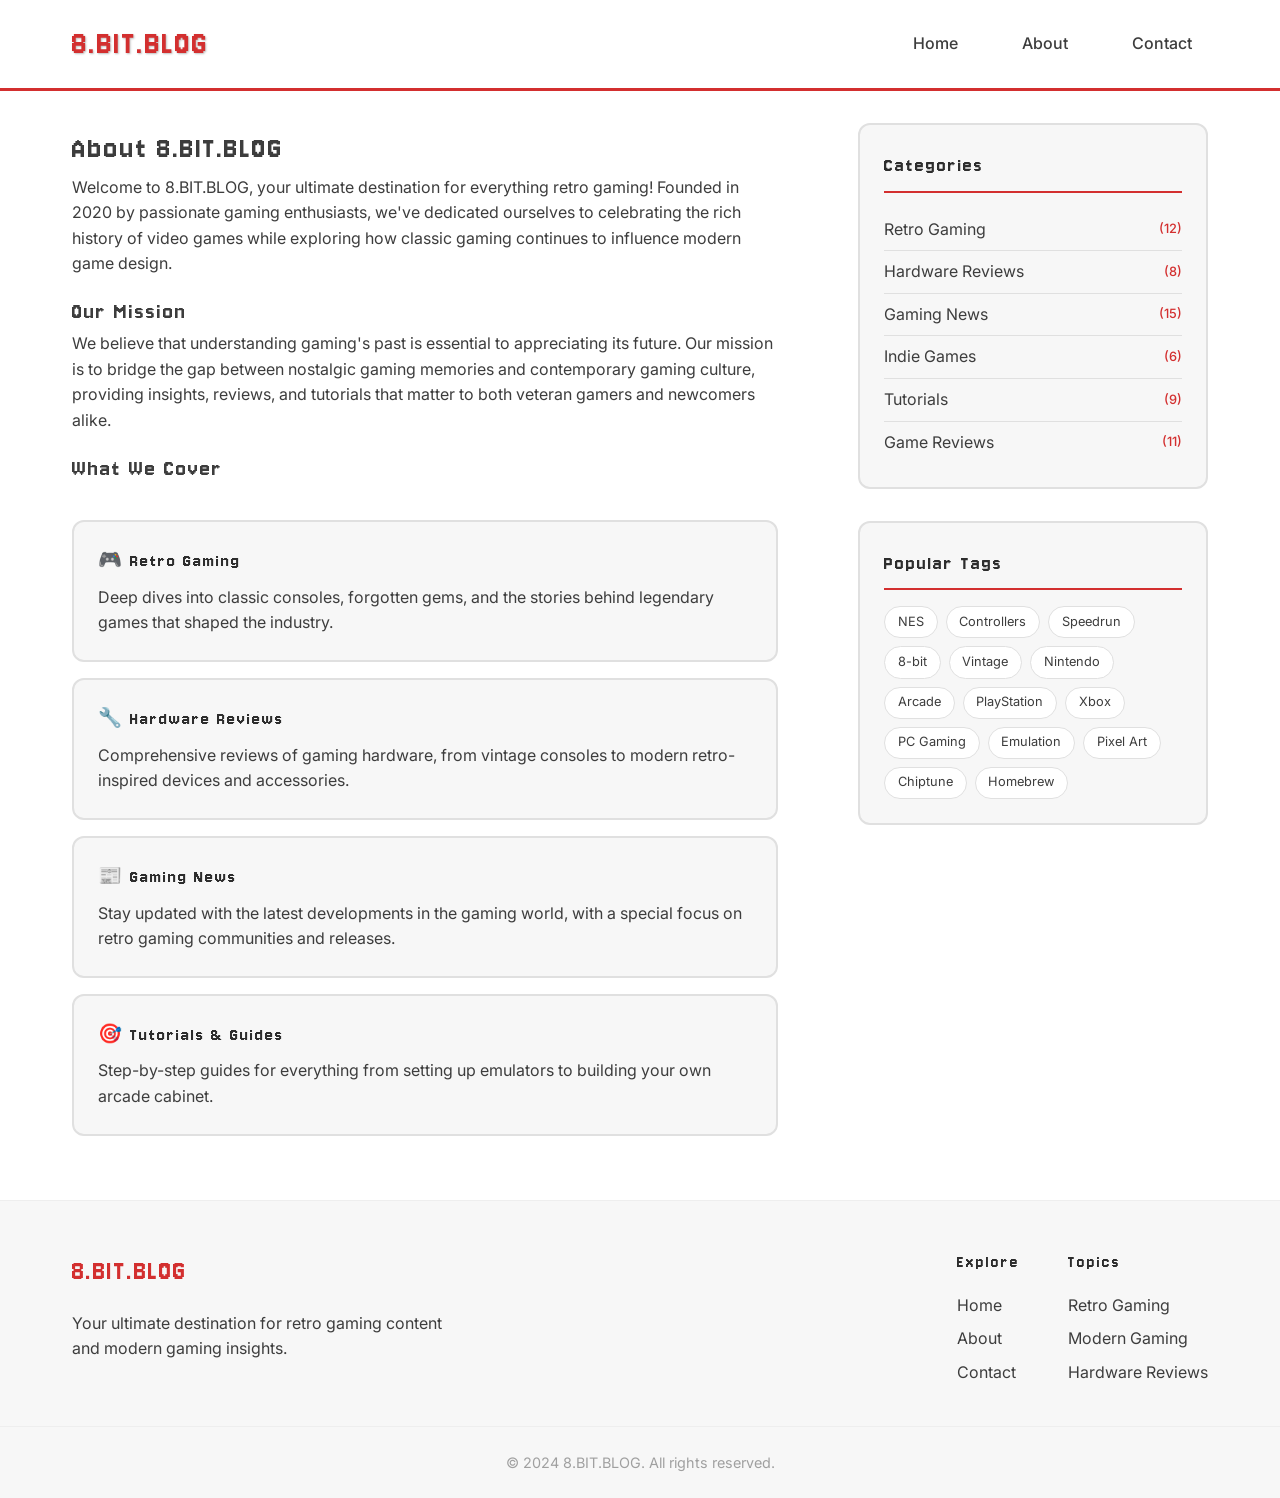
==== about.html @ f864d653 "add initial website structure and pages" ====
<html lang="en">
  <head>
    <meta charset="UTF-8" />
    <meta name="viewport" content="width=device-width, initial-scale=1.0" />
    <title>About - 8.BIT.BLOG</title>
    <link rel="stylesheet" href="assets/styles.css" />
  </head>
  <body>
    <nav class="navbar">
      <div class="nav-container">
        <a href="index.html" class="nav-logo">8.BIT.BLOG</a>
        <ul class="nav-links">
          <li><a href="index.html">Home</a></li>
          <li><a href="about.html">About</a></li>
          <li><a href="contact.html">Contact</a></li>
        </ul>
      </div>
    </nav>

    <div class="content">
      <div class="main-layout">
        <!-- Left Column - About Content -->
        <div class="blog-section">
          <h1>About 8.BIT.BLOG</h1>
          <p>
            Welcome to 8.BIT.BLOG, your ultimate destination for everything
            retro gaming! Founded in 2020 by passionate gaming enthusiasts,
            we've dedicated ourselves to celebrating the rich history of video
            games while exploring how classic gaming continues to influence
            modern game design.
          </p>

          <h2>Our Mission</h2>
          <p>
            We believe that understanding gaming's past is essential to
            appreciating its future. Our mission is to bridge the gap between
            nostalgic gaming memories and contemporary gaming culture, providing
            insights, reviews, and tutorials that matter to both veteran gamers
            and newcomers alike.
          </p>

          <h2>What We Cover</h2>
          <div class="about-topics">
            <div class="topic-item">
              <h3>🎮 Retro Gaming</h3>
              <p>
                Deep dives into classic consoles, forgotten gems, and the
                stories behind legendary games that shaped the industry.
              </p>
            </div>

            <div class="topic-item">
              <h3>🔧 Hardware Reviews</h3>
              <p>
                Comprehensive reviews of gaming hardware, from vintage consoles
                to modern retro-inspired devices and accessories.
              </p>
            </div>

            <div class="topic-item">
              <h3>📰 Gaming News</h3>
              <p>
                Stay updated with the latest developments in the gaming world,
                with a special focus on retro gaming communities and releases.
              </p>
            </div>

            <div class="topic-item">
              <h3>🎯 Tutorials & Guides</h3>
              <p>
                Step-by-step guides for everything from setting up emulators to
                building your own arcade cabinet.
              </p>
            </div>
          </div>
        </div>

        <!-- Right Column - Sidebar -->
        <div class="sidebar-section">
          <!-- Categories -->
          <div class="sidebar-widget">
            <h3>Categories</h3>
            <ul class="category-list">
              <li>
                <a href="#" class="category-item"
                  >Retro Gaming <span class="count">(12)</span></a
                >
              </li>
              <li>
                <a href="#" class="category-item"
                  >Hardware Reviews <span class="count">(8)</span></a
                >
              </li>
              <li>
                <a href="#" class="category-item"
                  >Gaming News <span class="count">(15)</span></a
                >
              </li>
              <li>
                <a href="#" class="category-item"
                  >Indie Games <span class="count">(6)</span></a
                >
              </li>
              <li>
                <a href="#" class="category-item"
                  >Tutorials <span class="count">(9)</span></a
                >
              </li>
              <li>
                <a href="#" class="category-item"
                  >Game Reviews <span class="count">(11)</span></a
                >
              </li>
            </ul>
          </div>

          <!-- Tags -->
          <div class="sidebar-widget">
            <h3>Popular Tags</h3>
            <div class="tag-cloud">
              <a href="#" class="tag">NES</a>
              <a href="#" class="tag">Controllers</a>
              <a href="#" class="tag">Speedrun</a>
              <a href="#" class="tag">8-bit</a>
              <a href="#" class="tag">Vintage</a>
              <a href="#" class="tag">Nintendo</a>
              <a href="#" class="tag">Arcade</a>
              <a href="#" class="tag">PlayStation</a>
              <a href="#" class="tag">Xbox</a>
              <a href="#" class="tag">PC Gaming</a>
              <a href="#" class="tag">Emulation</a>
              <a href="#" class="tag">Pixel Art</a>
              <a href="#" class="tag">Chiptune</a>
              <a href="#" class="tag">Homebrew</a>
            </div>
          </div>
        </div>
      </div>
    </div>

    <footer class="footer">
      <div class="footer-container">
        <div class="footer-brand">
          <h3>8.BIT.BLOG</h3>
          <p>
            Your ultimate destination for retro gaming content and modern gaming
            insights.
          </p>
        </div>

        <div class="footer-links">
          <div class="footer-section">
            <h4>Explore</h4>
            <ul>
              <li><a href="index.html">Home</a></li>
              <li><a href="about.html">About</a></li>
              <li><a href="contact.html">Contact</a></li>
            </ul>
          </div>

          <div class="footer-section">
            <h4>Topics</h4>
            <ul>
              <li><a href="#">Retro Gaming</a></li>
              <li><a href="#">Modern Gaming</a></li>
              <li><a href="#">Hardware Reviews</a></li>
            </ul>
          </div>
        </div>
      </div>

      <div class="footer-bottom">
        <p>&copy; 2024 8.BIT.BLOG. All rights reserved.</p>
      </div>
    </footer>
  </body>
</html>
---- assets/styles.css ----
/* Import fonts from Google Fonts */
@import url("https://fonts.googleapis.com/css2?family=Jersey+10&family=Inter:wght@300;400;500;600&display=swap");

/* Retro Gaming Color Scheme - Inspired by classic NES gamepad */
:root {
  --retro-dark: #2d2d2d;
  --retro-grey: #3d3d3d;
  --retro-light: #f7f7f7;
  --retro-red: #d32f2f;
  --retro-white: #ffffff;
  --retro-shadow: rgba(42, 42, 42, 0.3);
  --retro-letter-spacing: 2px;
}

/* Global styles */
* {
  margin: 0;
  padding: 0;
  box-sizing: border-box;
}
body {
  font-family: "Inter", sans-serif;
  background: var(--retro-white);
  min-height: 100vh;
  color: var(--retro-grey);
  line-height: 1.6;
}
/* Headings */
h1,
h2,
h3,
h4,
h5,
h6 {
  font-weight: normal;
  font-family: "Jersey 10", cursive;
  letter-spacing: var(--retro-letter-spacing);
}

/* Navbar styling */
.navbar {
  background: var(--retro-white);
  border-bottom: 3px solid var(--retro-red);
}

.nav-container {
  max-width: 1200px;
  margin: 0 auto;
  display: flex;
  justify-content: space-between;
  align-items: center;
  padding: 1rem 2rem;
}

.nav-logo {
  font-size: 2.2rem;
  color: var(--retro-red);
  text-decoration: none;
  text-shadow: 1px 1px 2px var(--retro-shadow);
  font-weight: normal;
  font-family: "Jersey 10", cursive;
  letter-spacing: var(--retro-letter-spacing);
}

.nav-links {
  display: flex;
  list-style: none;
  gap: 2rem;
}

.nav-links a {
  color: var(--retro-grey);
  text-decoration: none;
  font-family: "Inter", sans-serif;
  font-weight: 500;
  padding: 0.5rem 1rem;
  transition: all 0.1s ease;
}

.nav-links a:hover {
  color: var(--retro-red);
}

/* Main title styling */
.main-title {
  text-align: center;
  padding: 3rem 2rem;
  background: rgba(255, 255, 255, 0.1);
  margin: 2rem auto;
  max-width: 800px;
  border-radius: 12px;
  border: 3px solid var(--retro-dark);
  box-shadow: 0 8px 16px var(--retro-shadow);
}

.main-title h1 {
  font-size: 3.5rem;
  color: var(--retro-white);
  text-shadow: 3px 3px 0px var(--retro-red);
  margin-bottom: 1rem;
  font-family: "Jersey 10", cursive;
  letter-spacing: 2px;
}

.main-title .subtitle {
  font-size: 1.2rem;
  color: var(--retro-light);
  font-weight: 500;
  text-transform: uppercase;
  letter-spacing: 1px;
}

/* Content area styling */
.content {
  max-width: 1200px;
  margin: 0 auto;
  padding: 2rem;
}

.content p {
  font-family: "Inter", sans-serif;
  font-weight: 400;
  margin-bottom: 1rem;
}

/* Main Layout - Two Column */
.main-layout {
  display: grid;
  grid-template-columns: 1fr 350px;
  gap: 5rem;
  align-items: start;
}

.blog-section {
  min-width: 0; /* Prevents grid overflow */
}

/* Sidebar Section */
.sidebar-section {
  display: flex;
  flex-direction: column;
  gap: 2rem;
}

.sidebar-widget {
  background: var(--retro-light);
  border: 2px solid #e0e0e0;
  border-radius: 12px;
  padding: 1.5rem;
}

.sidebar-widget h3 {
  color: var(--retro-dark);
  margin-bottom: 1rem;
  font-size: 1.3rem;
  border-bottom: 2px solid var(--retro-red);
  padding-bottom: 0.5rem;
}

/* Categories */
.category-list {
  list-style: none;
  padding: 0;
  margin: 0;
}

.category-list li {
  border-bottom: 1px solid #e0e0e0;
  padding: 0.5rem 0;
}

.category-list li:last-child {
  border-bottom: none;
}

.category-item {
  font-family: 'Inter', sans-serif;
  color: var(--retro-grey);
  text-decoration: none;
  display: flex;
  justify-content: space-between;
  align-items: center;
  transition: color 0.2s ease;
}

.category-item:hover {
  color: var(--retro-red);
}

.count {
  font-size: 0.8rem;
  color: var(--retro-red);
  font-weight: 500;
}

/* Tag Cloud */
.tag-cloud {
  display: flex;
  flex-wrap: wrap;
  gap: 0.5rem;
}

.tag {
  font-family: 'Inter', sans-serif;
  background: var(--retro-white);
  color: var(--retro-grey);
  padding: 0.3rem 0.8rem;
  border-radius: 20px;
  text-decoration: none;
  font-size: 0.8rem;
  border: 1px solid #e0e0e0;
  transition: all 0.2s ease;
}

.tag:hover {
  background: var(--retro-red);
  color: var(--retro-white);
  border-color: var(--retro-red);
}


/* About Page Specific Styles */
.about-topics {
  margin: 2rem 0;
}

.topic-item {
  background: var(--retro-light);
  border: 2px solid #e0e0e0;
  border-radius: 12px;
  padding: 1.5rem;
  margin-bottom: 1rem;
  transition: all 0.3s ease;
}

.topic-item:hover {
  border-color: var(--retro-red);
  transform: translateY(-2px);
  box-shadow: 0 4px 12px rgba(0, 0, 0, 0.1);
}

.topic-item h3 {
  color: var(--retro-dark);
  margin-bottom: 0.5rem;
  font-size: 1.2rem;
}

.topic-item p {
  font-family: 'Inter', sans-serif;
  color: var(--retro-grey);
  line-height: 1.6;
  margin: 0;
}

/* Contact Form Styles */
.contact-form-section {
  margin: 2rem 0;
  background: var(--retro-light);
  border: 2px solid #e0e0e0;
  border-radius: 12px;
  padding: 2rem;
}

.contact-form-section h2 {
  margin-bottom: 1.5rem;
  color: var(--retro-dark);
}

.contact-form {
  display: flex;
  flex-direction: column;
  gap: 1.5rem;
}

.form-row {
  display: grid;
  grid-template-columns: 1fr 1fr;
  gap: 1rem;
}

.form-group {
  display: flex;
  flex-direction: column;
}

.form-group label {
  font-family: 'Inter', sans-serif;
  color: var(--retro-dark);
  font-weight: 500;
  margin-bottom: 0.5rem;
  font-size: 0.9rem;
}

.form-group input,
.form-group select,
.form-group textarea {
  font-family: 'Inter', sans-serif;
  padding: 0.8rem;
  border: 2px solid #e0e0e0;
  border-radius: 6px;
  font-size: 0.9rem;
  transition: border-color 0.2s ease;
  background: var(--retro-white);
}

.form-group input:focus,
.form-group select:focus,
.form-group textarea:focus {
  outline: none;
  border-color: var(--retro-red);
}

.form-group textarea {
  resize: vertical;
  min-height: 120px;
}

.checkbox-group {
  flex-direction: row;
  align-items: center;
  gap: 0.5rem;
}

.checkbox-label {
  display: flex;
  align-items: center;
  gap: 0.5rem;
  cursor: pointer;
  font-size: 0.9rem;
}

.checkbox-label input[type="checkbox"] {
  width: 18px;
  height: 18px;
  margin: 0;
}

.contact-submit-btn {
  background: var(--retro-red);
  color: var(--retro-white);
  padding: 1rem 2rem;
  border: none;
  border-radius: 6px;
  font-family: 'Inter', sans-serif;
  font-weight: 600;
  font-size: 1rem;
  cursor: pointer;
  transition: all 0.2s ease;
  align-self: flex-start;
  box-shadow: 0 4px 0 #b71c1c;
}

.contact-submit-btn:hover {
  transform: translateY(-2px);
  box-shadow: 0 6px 0 #b71c1c;
}

.contact-submit-btn:active {
  transform: translateY(2px);
  box-shadow: 0 2px 0 #b71c1c;
}

.contact-link {
  color: var(--retro-red);
  text-decoration: none;
  font-weight: 500;
  font-family: 'Inter', sans-serif;
  font-size: 0.9rem;
  margin-top: 0.5rem;
  display: inline-block;
}

.contact-link:hover {
  text-decoration: underline;
}

/* NES Gamepad Card Styling */
.gamepad-card {
  display: flex;
  align-items: center;
  background: var(--retro-light);
  border: 2px solid var(--retro-grey);
  border-radius: 16px;
  padding: 2rem;
  margin: 2rem 0;
  gap: 2rem;
  max-width: 800px;
}

/* Left side - D-Pad */
.card-left {
  flex: 0 0 80px;
  display: flex;
  justify-content: center;
  align-items: center;
}

.dpad {
  position: relative;
  width: 60px;
  height: 60px;
}

.dpad-horizontal,
.dpad-vertical {
  background: var(--retro-grey);
  position: absolute;
  border-radius: 4px;
}

.dpad-horizontal {
  width: 60px;
  height: 20px;
  top: 50%;
  left: 0;
  transform: translateY(-50%);
}

.dpad-vertical {
  width: 20px;
  height: 60px;
  left: 50%;
  top: 0;
  transform: translateX(-50%);
}

/* Center content */
.card-content {
  flex: 1;
  padding: 0 1rem;
}

.card-content h3 {
  color: var(--retro-dark);
  margin-bottom: 0.5rem;
  font-size: 1.4rem;
}

.card-content p {
  color: var(--retro-grey);
  margin: 0;
  line-height: 1.5;
}

/* Right side - Action buttons */
.card-right {
  flex: 0 0 80px;
  display: flex;
  justify-content: center;
  align-items: center;
}

.action-buttons {
  display: flex;
  flex-direction: column;
  gap: 0.8rem;
}

.action-btn {
  width: 50px;
  height: 50px;
  border-radius: 50%;
  border: 3px solid var(--retro-red);
  background: var(--retro-red);
  color: var(--retro-white);
  font-family: "Inter", sans-serif;
  font-weight: 600;
  cursor: pointer;
  transition: all 0.2s ease;
  display: flex;
  align-items: center;
  justify-content: center;
  box-shadow: 0 5px 0 #b71c1c;
}

.action-btn:active {
  transform: translateY(3px);
  box-shadow: 0 2px 0 #b71c1c;
}

.action-btn .arrow {
  font-size: 1.2rem;
  font-weight: bold;
}

.action-btn .initials {
  font-size: 0.9rem;
  font-weight: 600;
}

/* Author button styling */
.author-btn {
  background: var(--retro-white);
  color: var(--retro-red);
  border: 3px solid var(--retro-red);
  box-shadow: 0 5px 0 #b71c1c;
}

.author-btn:hover {
  background: var(--retro-red);
  color: var(--retro-white);
}

/* Gaming Hints Section */
.hints-section {
  background: var(--retro-light);
  border-top: 1px solid #eee;
  border-bottom: 1px solid #eee;
  margin-top: 4rem;
  padding: 4rem 0;
}

.hints-container {
  max-width: 1200px;
  margin: 0 auto;
  padding: 0 2rem;
  text-align: center;
}

.hints-section h2 {
  color: var(--retro-dark);
  font-size: 2.5rem;
  margin-bottom: 1rem;
}

.hints-subtitle {
  font-family: "Inter", sans-serif;
  color: var(--retro-grey);
  font-size: 1.1rem;
  margin-bottom: 3rem;
  max-width: 600px;
  margin-left: auto;
  margin-right: auto;
}

.hints-grid {
  display: grid;
  grid-template-columns: repeat(auto-fit, minmax(250px, 1fr));
  gap: 2rem;
  margin-top: 3rem;
}

.hint-card {
  background: var(--retro-white);
  border: 2px solid #e0e0e0;
  border-radius: 12px;
  padding: 2rem 1.5rem;
  text-align: center;
  transition: all 0.3s ease;
  cursor: pointer;
}

.hint-card:hover {
  border-color: var(--retro-red);
  transform: translateY(-4px);
  box-shadow: 0 8px 24px rgba(0, 0, 0, 0.1);
}

.hint-icon {
  font-size: 2.5rem;
  margin-bottom: 1rem;
  display: block;
}

.hint-card h3 {
  color: var(--retro-dark);
  margin-bottom: 1rem;
  font-size: 1.3rem;
}

.hint-card p {
  font-family: "Inter", sans-serif;
  color: var(--retro-grey);
  line-height: 1.6;
  margin: 0;
}

/* Events Section */
.events-section {
  background: var(--retro-white);
  padding: 4rem 0;
}

.events-container {
  max-width: 1200px;
  margin: 0 auto;
  padding: 0 2rem;
  text-align: center;
}

.events-section h2 {
  color: var(--retro-dark);
  font-size: 2.5rem;
  margin-bottom: 1rem;
}

.events-subtitle {
  font-family: 'Inter', sans-serif;
  color: var(--retro-grey);
  font-size: 1.1rem;
  margin-bottom: 3rem;
  max-width: 600px;
  margin-left: auto;
  margin-right: auto;
}

.events-timeline {
  display: flex;
  flex-direction: column;
  gap: 2rem;
  max-width: 700px;
  margin: 0 auto;
  text-align: left;
}

.event-item {
  display: flex;
  gap: 1.5rem;
  align-items: flex-start;
  padding: 1.5rem;
  background: var(--retro-light);
  border-radius: 12px;
  border: 2px solid #e0e0e0;
  transition: all 0.3s ease;
}

.event-item:hover {
  border-color: var(--retro-red);
  transform: translateY(-2px);
  box-shadow: 0 8px 24px rgba(0, 0, 0, 0.1);
}

.event-date {
  flex: 0 0 80px;
  text-align: center;
  background: var(--retro-red);
  color: var(--retro-white);
  border-radius: 8px;
  padding: 1rem 0.5rem;
  display: flex;
  flex-direction: column;
  justify-content: center;
}

.event-date .month {
  font-family: 'Inter', sans-serif;
  font-size: 0.8rem;
  font-weight: 600;
  text-transform: uppercase;
  letter-spacing: 1px;
}

.event-date .day {
  font-family: 'Jersey 10', cursive;
  font-size: 1.8rem;
  font-weight: normal;
  line-height: 1;
}

.event-content {
  flex: 1;
}

.event-content h3 {
  color: var(--retro-dark);
  margin-bottom: 0.5rem;
  font-size: 1.3rem;
}

.event-content p {
  font-family: 'Inter', sans-serif;
  color: var(--retro-grey);
  line-height: 1.6;
  margin-bottom: 0.5rem;
}

.event-location {
  font-family: 'Inter', sans-serif;
  color: var(--retro-red);
  font-size: 0.9rem;
  font-weight: 500;
}

/* Footer Styling */
.footer {
  border-top: 1px solid #eee;
  background: var(--retro-light);
  color: var(--retro-dark);
  margin-top: 0;
}

.footer-container {
  max-width: 1200px;
  margin: 0 auto;
  padding: 3rem 2rem 2rem;
  display: grid;
  grid-template-columns: 1fr 1fr;
  gap: 3rem;
  align-items: start;
}

.footer-brand h3 {
  color: var(--retro-red);
  margin-bottom: 1rem;
  font-size: 1.8rem;
}

.footer-brand p {
  font-family: "Inter", sans-serif;
  color: var(--retro-grey);
  line-height: 1.6;
  max-width: 400px;
}

.footer-links {
  display: flex;
  gap: 3rem;
  justify-content: flex-end;
}

.footer-section h4 {
  color: var(--retro-dark);
  margin-bottom: 1rem;
  font-size: 1.1rem;
}

.footer-section ul {
  list-style: none;
  padding: 0;
}

.footer-section li {
  margin-bottom: 0.5rem;
}

.footer-section a {
  color: var(--retro-grey);
  text-decoration: none;
  font-family: "Inter", sans-serif;
  font-weight: 400;
  transition: color 0.2s ease;
}

.footer-section a:hover {
  color: var(--retro-red);
}

.footer-bottom {
  border-top: 1px solid #eee;
  padding: 1.5rem 2rem;
  text-align: center;
}

.footer-bottom p {
  font-family: "Inter", sans-serif;
  color: #a0a0a0;
  margin: 0;
  font-size: 0.9rem;
}

/* Responsive design */
@media (max-width: 768px) {
  .nav-container {
    flex-direction: column;
    gap: 1rem;
  }

  .nav-links {
    gap: 1rem;
  }

  .main-title h1 {
    font-size: 2.5rem;
  }

  .navbar {
    padding: 1rem;
  }

  /* Responsive main layout */
  .main-layout {
    grid-template-columns: 1fr;
    gap: 2rem;
  }

  .sidebar-section {
    order: -1; /* Move sidebar above blog content on mobile */
  }

  .sidebar-widget {
    padding: 1rem;
  }

  .tag-cloud {
    gap: 0.3rem;
  }

  .tag {
    font-size: 0.75rem;
    padding: 0.25rem 0.6rem;
  }

  /* Responsive contact form */
  .contact-form-section {
    padding: 1.5rem;
  }

  .form-row {
    grid-template-columns: 1fr;
    gap: 0;
  }

  /* Responsive gamepad card */
  .gamepad-card {
    flex-direction: column;
    text-align: center;
    padding: 1.5rem;
    gap: 1.5rem;
  }

  .card-left,
  .card-right {
    flex: none;
  }

  .action-buttons {
    flex-direction: row;
    justify-content: center;
    gap: 1rem;
  }

  .dpad {
    width: 50px;
    height: 50px;
  }

  .dpad-horizontal {
    width: 50px;
    height: 16px;
  }

  .dpad-vertical {
    width: 16px;
    height: 50px;
  }

  /* Responsive hints section */
  .hints-section {
    padding: 3rem 0;
  }

  .hints-container {
    padding: 0 1rem;
  }

  .hints-section h2 {
    font-size: 2rem;
  }

  .hints-grid {
    grid-template-columns: 1fr;
    gap: 1.5rem;
  }

  .hint-card {
    padding: 1.5rem;
  }

  /* Responsive events section */
  .events-section {
    padding: 3rem 0;
  }

  .events-container {
    padding: 0 1rem;
  }

  .events-section h2 {
    font-size: 2rem;
  }

  .events-timeline {
    max-width: 100%;
  }

  .event-item {
    padding: 1.2rem;
    gap: 1rem;
  }

  .event-date {
    flex: 0 0 70px;
    padding: 0.8rem 0.5rem;
  }

  .event-date .day {
    font-size: 1.5rem;
  }

  /* Responsive footer */
  .footer-container {
    grid-template-columns: 1fr;
    gap: 2rem;
    padding: 2rem 1rem 1.5rem;
  }

  .footer-links {
    justify-content: flex-start;
    gap: 2rem;
  }

  .footer-bottom {
    padding: 1rem;
  }
}
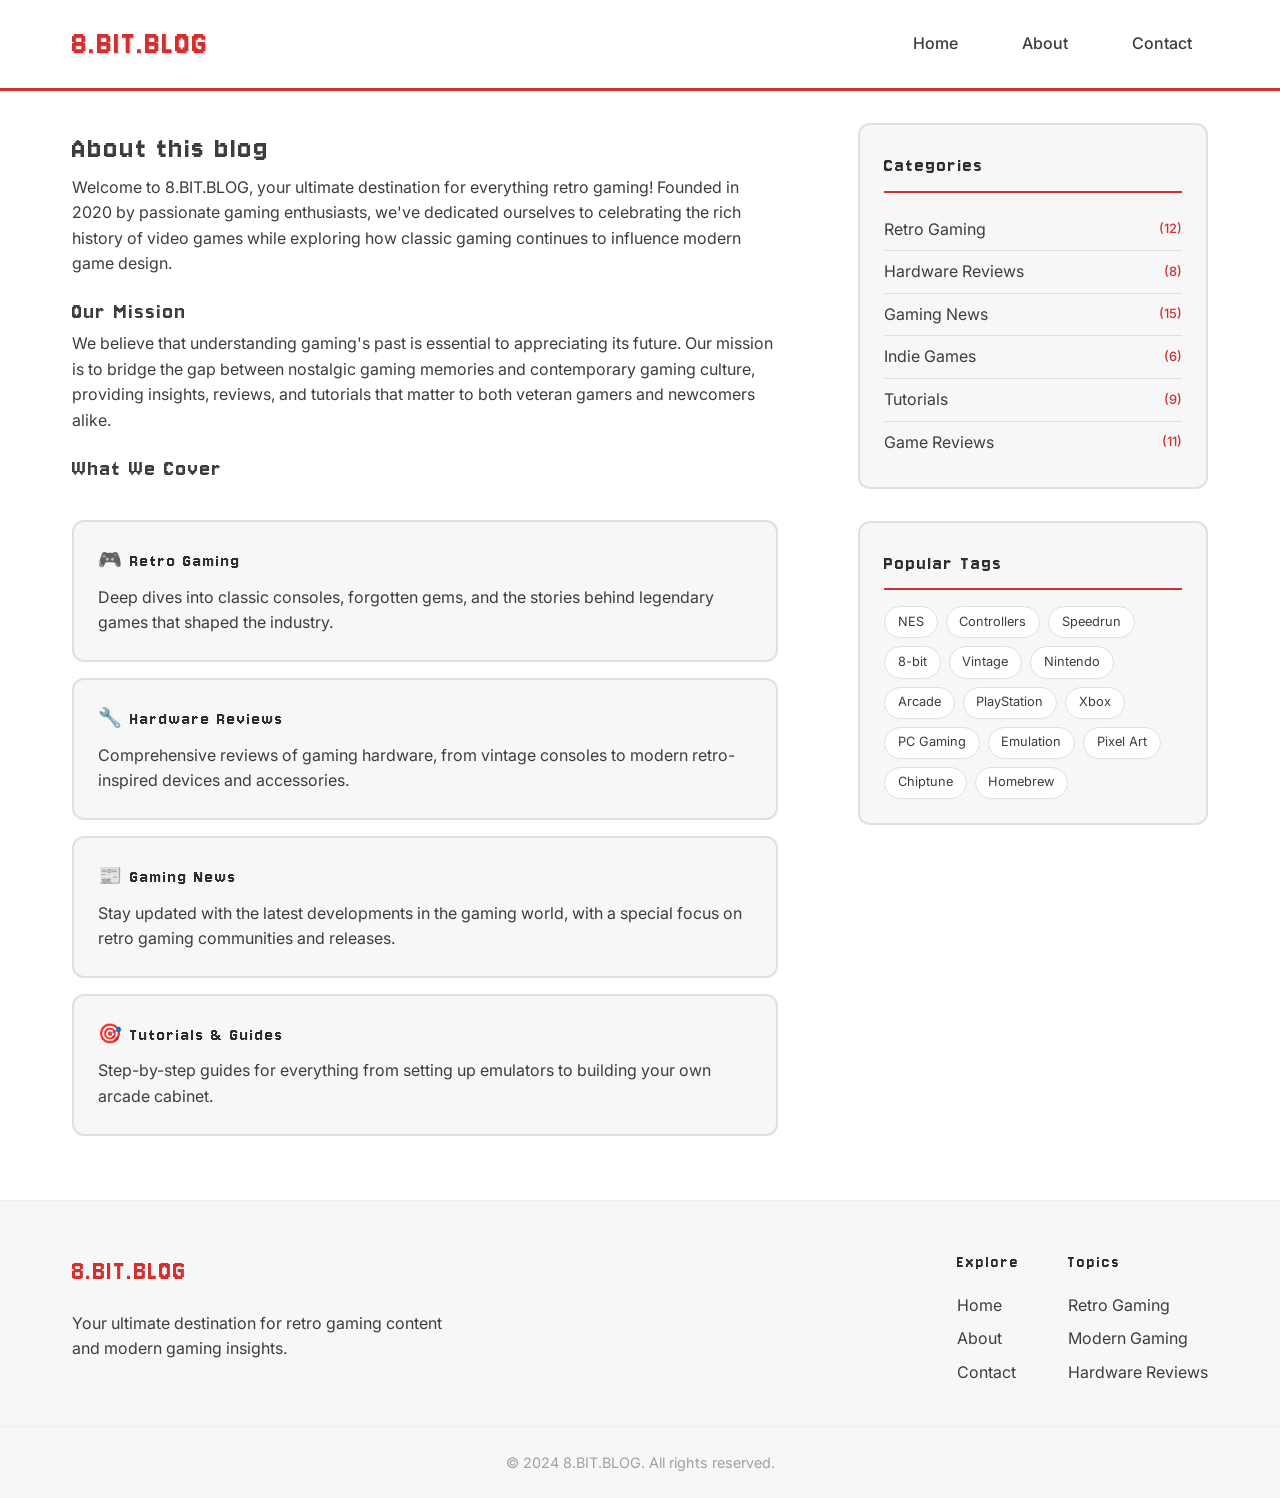
==== commit cbe5697b: "update About page h1" ====
--- a/about.html
+++ b/about.html
@@ -21,22 +21,18 @@
       <div class="main-layout">
         <!-- Left Column - About Content -->
         <div class="blog-section">
-          <h1>About 8.BIT.BLOG</h1>
+          <h1>About this blog</h1>
           <p>
-            Welcome to 8.BIT.BLOG, your ultimate destination for everything
-            retro gaming! Founded in 2020 by passionate gaming enthusiasts,
-            we've dedicated ourselves to celebrating the rich history of video
-            games while exploring how classic gaming continues to influence
-            modern game design.
+            Welcome to 8.BIT.BLOG, your ultimate destination for everything retro gaming! Founded in 2020 by passionate
+            gaming enthusiasts, we've dedicated ourselves to celebrating the rich history of video games while exploring
+            how classic gaming continues to influence modern game design.
           </p>
 
           <h2>Our Mission</h2>
           <p>
-            We believe that understanding gaming's past is essential to
-            appreciating its future. Our mission is to bridge the gap between
-            nostalgic gaming memories and contemporary gaming culture, providing
-            insights, reviews, and tutorials that matter to both veteran gamers
-            and newcomers alike.
+            We believe that understanding gaming's past is essential to appreciating its future. Our mission is to
+            bridge the gap between nostalgic gaming memories and contemporary gaming culture, providing insights,
+            reviews, and tutorials that matter to both veteran gamers and newcomers alike.
           </p>
 
           <h2>What We Cover</h2>
@@ -44,33 +40,30 @@
             <div class="topic-item">
               <h3>🎮 Retro Gaming</h3>
               <p>
-                Deep dives into classic consoles, forgotten gems, and the
-                stories behind legendary games that shaped the industry.
+                Deep dives into classic consoles, forgotten gems, and the stories behind legendary games that shaped the
+                industry.
               </p>
             </div>
 
             <div class="topic-item">
               <h3>🔧 Hardware Reviews</h3>
               <p>
-                Comprehensive reviews of gaming hardware, from vintage consoles
-                to modern retro-inspired devices and accessories.
+                Comprehensive reviews of gaming hardware, from vintage consoles to modern retro-inspired devices and
+                accessories.
               </p>
             </div>
 
             <div class="topic-item">
               <h3>📰 Gaming News</h3>
               <p>
-                Stay updated with the latest developments in the gaming world,
-                with a special focus on retro gaming communities and releases.
+                Stay updated with the latest developments in the gaming world, with a special focus on retro gaming
+                communities and releases.
               </p>
             </div>
 
             <div class="topic-item">
               <h3>🎯 Tutorials & Guides</h3>
-              <p>
-                Step-by-step guides for everything from setting up emulators to
-                building your own arcade cabinet.
-              </p>
+              <p>Step-by-step guides for everything from setting up emulators to building your own arcade cabinet.</p>
             </div>
           </div>
         </div>
@@ -82,34 +75,22 @@
             <h3>Categories</h3>
             <ul class="category-list">
               <li>
-                <a href="#" class="category-item"
-                  >Retro Gaming <span class="count">(12)</span></a
-                >
+                <a href="#" class="category-item">Retro Gaming <span class="count">(12)</span></a>
               </li>
               <li>
-                <a href="#" class="category-item"
-                  >Hardware Reviews <span class="count">(8)</span></a
-                >
+                <a href="#" class="category-item">Hardware Reviews <span class="count">(8)</span></a>
               </li>
               <li>
-                <a href="#" class="category-item"
-                  >Gaming News <span class="count">(15)</span></a
-                >
+                <a href="#" class="category-item">Gaming News <span class="count">(15)</span></a>
               </li>
               <li>
-                <a href="#" class="category-item"
-                  >Indie Games <span class="count">(6)</span></a
-                >
+                <a href="#" class="category-item">Indie Games <span class="count">(6)</span></a>
               </li>
               <li>
-                <a href="#" class="category-item"
-                  >Tutorials <span class="count">(9)</span></a
-                >
+                <a href="#" class="category-item">Tutorials <span class="count">(9)</span></a>
               </li>
               <li>
-                <a href="#" class="category-item"
-                  >Game Reviews <span class="count">(11)</span></a
-                >
+                <a href="#" class="category-item">Game Reviews <span class="count">(11)</span></a>
               </li>
             </ul>
           </div>
@@ -142,10 +123,7 @@
       <div class="footer-container">
         <div class="footer-brand">
           <h3>8.BIT.BLOG</h3>
-          <p>
-            Your ultimate destination for retro gaming content and modern gaming
-            insights.
-          </p>
+          <p>Your ultimate destination for retro gaming content and modern gaming insights.</p>
         </div>
 
         <div class="footer-links">
--- a/assets/styles.css
+++ b/assets/styles.css
@@ -1,5 +1,5 @@
 /* Import fonts from Google Fonts */
-@import url("https://fonts.googleapis.com/css2?family=Jersey+10&family=Inter:wght@300;400;500;600&display=swap");
+@import url('https://fonts.googleapis.com/css2?family=Jersey+10&family=Inter:wght@300;400;500;600&display=swap');
 
 /* Retro Gaming Color Scheme - Inspired by classic NES gamepad */
 :root {
@@ -10,6 +10,8 @@
   --retro-white: #ffffff;
   --retro-shadow: rgba(42, 42, 42, 0.3);
   --retro-letter-spacing: 2px;
+
+  --retro-font-body: sans serif;
 }
 
 /* Global styles */
@@ -19,7 +21,7 @@
   box-sizing: border-box;
 }
 body {
-  font-family: "Inter", sans-serif;
+  font-family: 'Inter', sans-serif;
   background: var(--retro-white);
   min-height: 100vh;
   color: var(--retro-grey);
@@ -33,7 +35,7 @@
 h5,
 h6 {
   font-weight: normal;
-  font-family: "Jersey 10", cursive;
+  font-family: 'Jersey 10', cursive;
   letter-spacing: var(--retro-letter-spacing);
 }
 
@@ -58,7 +60,7 @@
   text-decoration: none;
   text-shadow: 1px 1px 2px var(--retro-shadow);
   font-weight: normal;
-  font-family: "Jersey 10", cursive;
+  font-family: 'Jersey 10', cursive;
   letter-spacing: var(--retro-letter-spacing);
 }
 
@@ -71,7 +73,7 @@
 .nav-links a {
   color: var(--retro-grey);
   text-decoration: none;
-  font-family: "Inter", sans-serif;
+  font-family: 'Inter', sans-serif;
   font-weight: 500;
   padding: 0.5rem 1rem;
   transition: all 0.1s ease;
@@ -98,7 +100,7 @@
   color: var(--retro-white);
   text-shadow: 3px 3px 0px var(--retro-red);
   margin-bottom: 1rem;
-  font-family: "Jersey 10", cursive;
+  font-family: 'Jersey 10', cursive;
   letter-spacing: 2px;
 }
 
@@ -118,7 +120,7 @@
 }
 
 .content p {
-  font-family: "Inter", sans-serif;
+  font-family: 'Inter', sans-serif;
   font-weight: 400;
   margin-bottom: 1rem;
 }
@@ -217,7 +219,6 @@
   color: var(--retro-white);
   border-color: var(--retro-red);
 }
-
 
 /* About Page Specific Styles */
 .about-topics {
@@ -329,7 +330,7 @@
   font-size: 0.9rem;
 }
 
-.checkbox-label input[type="checkbox"] {
+.checkbox-label input[type='checkbox'] {
   width: 18px;
   height: 18px;
   margin: 0;
@@ -463,7 +464,7 @@
   border: 3px solid var(--retro-red);
   background: var(--retro-red);
   color: var(--retro-white);
-  font-family: "Inter", sans-serif;
+  font-family: 'Inter', sans-serif;
   font-weight: 600;
   cursor: pointer;
   transition: all 0.2s ease;
@@ -524,7 +525,7 @@
 }
 
 .hints-subtitle {
-  font-family: "Inter", sans-serif;
+  font-family: 'Inter', sans-serif;
   color: var(--retro-grey);
   font-size: 1.1rem;
   margin-bottom: 3rem;
@@ -569,7 +570,7 @@
 }
 
 .hint-card p {
-  font-family: "Inter", sans-serif;
+  font-family: 'Inter', sans-serif;
   color: var(--retro-grey);
   line-height: 1.6;
   margin: 0;
@@ -706,7 +707,7 @@
 }
 
 .footer-brand p {
-  font-family: "Inter", sans-serif;
+  font-family: 'Inter', sans-serif;
   color: var(--retro-grey);
   line-height: 1.6;
   max-width: 400px;
@@ -736,7 +737,7 @@
 .footer-section a {
   color: var(--retro-grey);
   text-decoration: none;
-  font-family: "Inter", sans-serif;
+  font-family: 'Inter', sans-serif;
   font-weight: 400;
   transition: color 0.2s ease;
 }
@@ -752,7 +753,7 @@
 }
 
 .footer-bottom p {
-  font-family: "Inter", sans-serif;
+  font-family: 'Inter', sans-serif;
   color: #a0a0a0;
   margin: 0;
   font-size: 0.9rem;
